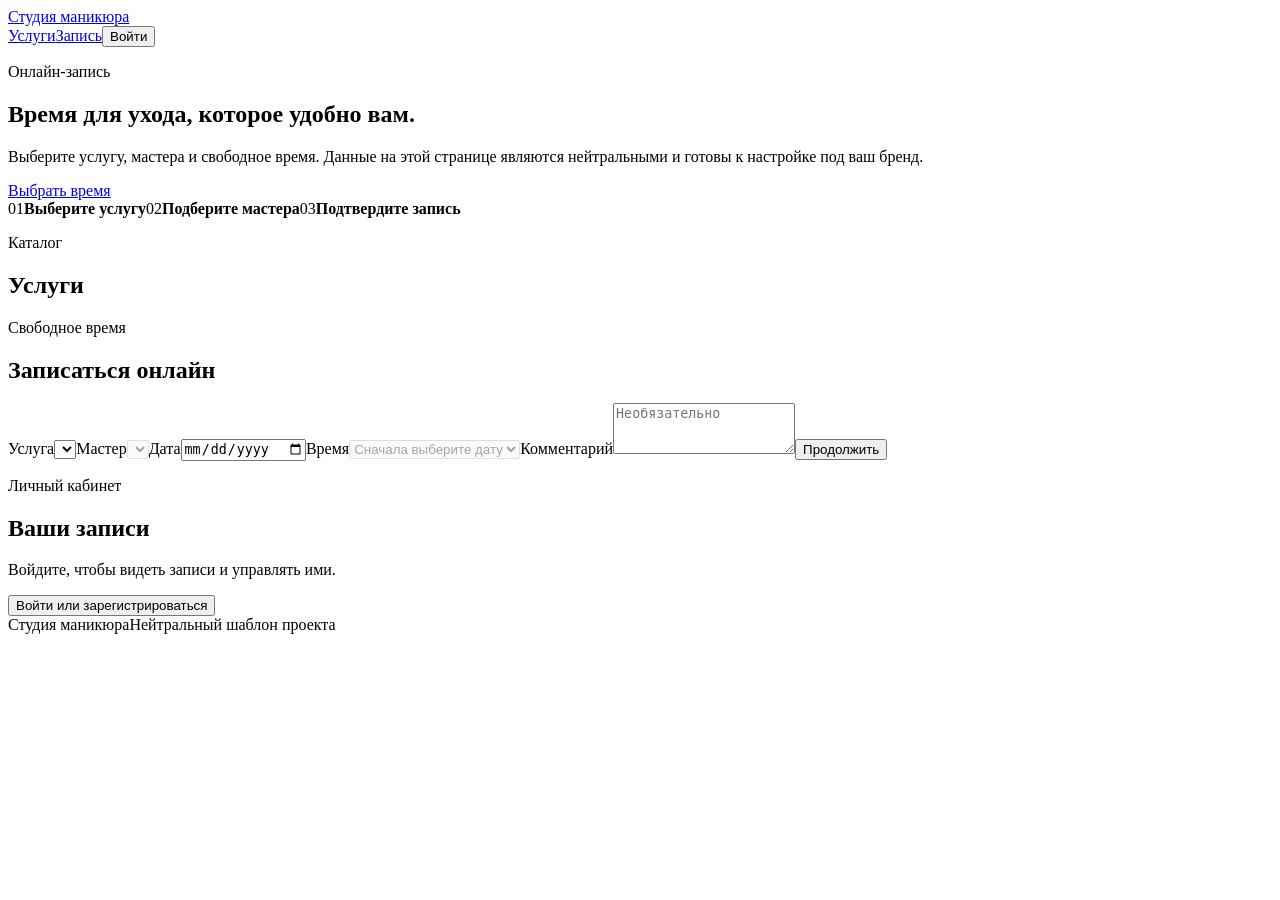
==== docs/index.html @ ab1a27b2 "Publish site from docs directory\n\nCo-Authored-By: Claude Haiku 4.5 <noreply@anthropic.com>" ====
<!doctype html>
<html lang="ru">
<head>
<meta charset="utf-8"><meta name="viewport" content="width=device-width,initial-scale=1"><title>Запись в студию</title><meta name="description" content="Онлайн-запись на услуги студии маникюра."><link rel="stylesheet" href="/assets/app.css">
</head>
<body>
<header class="site-header"><a class="brand" href="/">Студия маникюра</a><nav><a href="#services">Услуги</a><a href="#booking">Запись</a><button class="button button-ghost" data-open-auth>Войти</button></nav></header>
<main>
<section class="hero"><div><p class="eyebrow">Онлайн-запись</p><h1>Время для ухода, которое удобно вам.</h1><p class="lead">Выберите услугу, мастера и свободное время. Данные на этой странице являются нейтральными и готовы к настройке под ваш бренд.</p><a class="button" href="#booking">Выбрать время</a></div><div class="hero-card"><span>01</span><strong>Выберите услугу</strong><span>02</span><strong>Подберите мастера</strong><span>03</span><strong>Подтвердите запись</strong></div></section>
<section id="services" class="section"><div class="section-heading"><p class="eyebrow">Каталог</p><h2>Услуги</h2></div><div id="services-list" class="grid"></div></section>
<section id="booking" class="section booking-section"><div class="section-heading"><p class="eyebrow">Свободное время</p><h2>Записаться онлайн</h2></div><form id="booking-form" class="booking-form"><label>Услуга<select id="service" required></select></label><label>Мастер<select id="master" required disabled></select></label><label>Дата<input id="date" type="date" required></label><label>Время<select id="time" required disabled><option value="">Сначала выберите дату</option></select></label><label class="wide">Комментарий<textarea id="note" rows="3" placeholder="Необязательно"></textarea></label><button class="button wide" type="submit">Продолжить</button><p id="booking-message" class="form-message" role="status"></p></form></section>
<section id="account" class="section account-section"><div class="section-heading"><p class="eyebrow">Личный кабинет</p><h2>Ваши записи</h2></div><div id="account-content"><p class="muted">Войдите, чтобы видеть записи и управлять ими.</p><button class="button button-outline" data-open-auth>Войти или зарегистрироваться</button></div></section>
</main><footer class="footer"><span>Студия маникюра</span><span>Нейтральный шаблон проекта</span></footer>
<dialog id="auth-dialog"><form method="dialog" id="auth-form"><button class="dialog-close" value="cancel" aria-label="Закрыть">×</button><p class="eyebrow">Кабинет</p><h2 id="auth-title">Войти</h2><div id="register-fields" hidden><label>Имя<input id="first-name"></label><label>Фамилия<input id="last-name"></label></div><label>Email<input id="email" type="email" required></label><label>Пароль<input id="password" type="password" minlength="8" required></label><button class="button" type="submit">Продолжить</button><button class="text-button" type="button" id="toggle-auth">Нет аккаунта? Зарегистрироваться</button><p id="auth-message" class="form-message" role="status"></p></form></dialog>
<script src="/assets/app.js" defer></script></body></html>
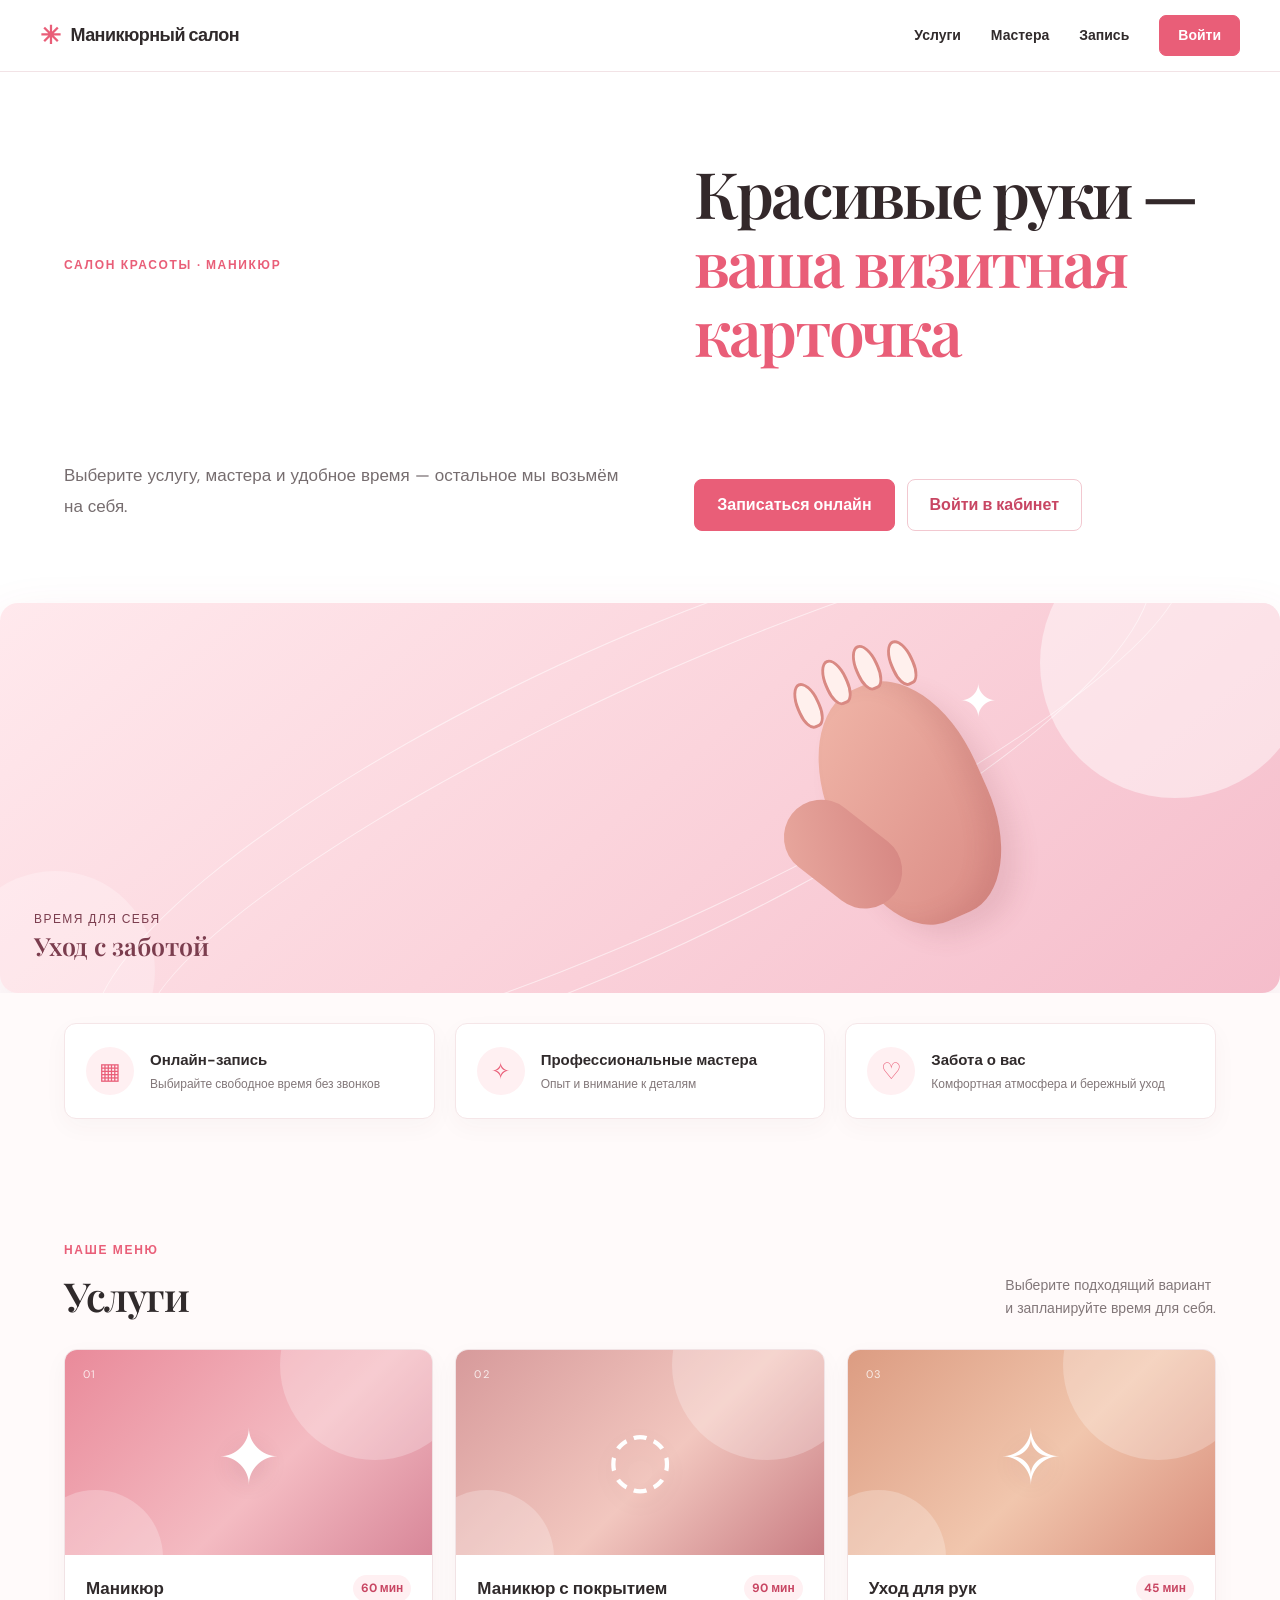
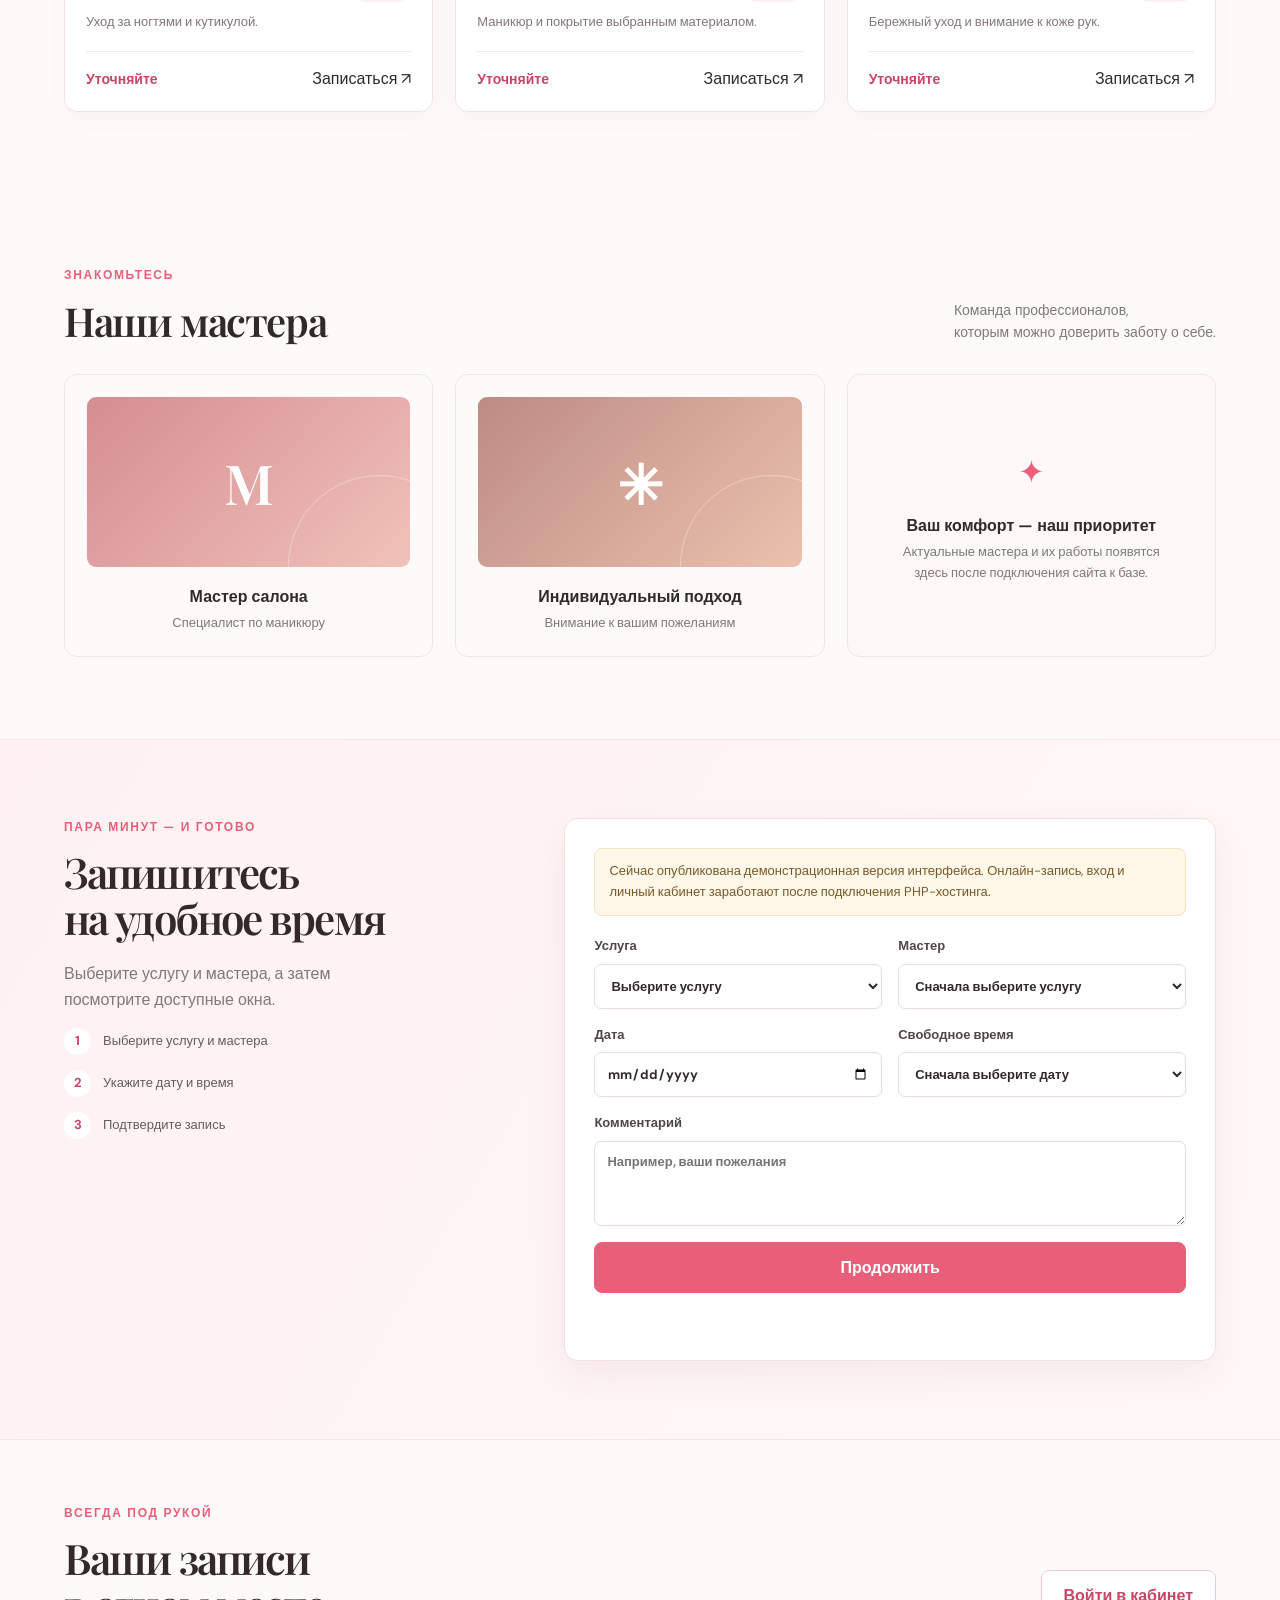
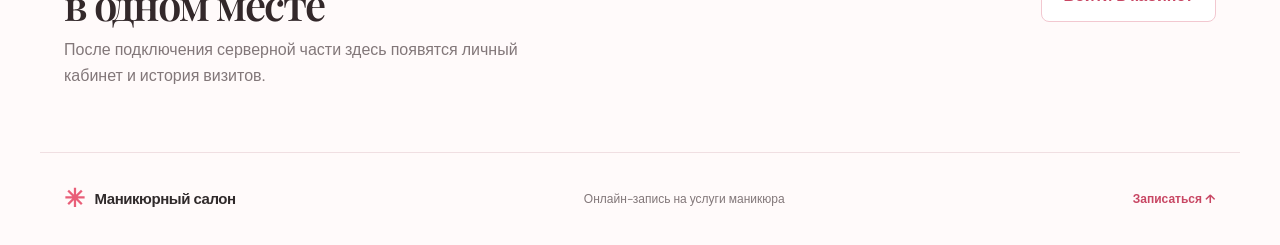
==== commit d02307d3: "Обновить русскую визуальную версию сайта\n\nCo-Authored-By: Claude Haiku 4.5 <noreply@anthropic.com>" ====
--- a/docs/index.html
+++ b/docs/index.html
@@ -1,15 +1,21 @@
 <!doctype html>
 <html lang="ru">
 <head>
-<meta charset="utf-8"><meta name="viewport" content="width=device-width,initial-scale=1"><title>Запись в студию</title><meta name="description" content="Онлайн-запись на услуги студии маникюра."><link rel="stylesheet" href="/assets/app.css">
+<meta charset="utf-8"><meta name="viewport" content="width=device-width,initial-scale=1">
+<title>Маникюрный салон — онлайн-запись</title>
+<meta name="description" content="Выберите услугу, мастера и удобное время для маникюра. Онлайн-запись без звонков.">
+<meta property="og:title" content="Маникюрный салон — онлайн-запись"><meta property="og:description" content="Запишитесь на маникюр в удобное время."><meta property="og:type" content="website">
+<link rel="stylesheet" href="./assets/app.css">
 </head>
 <body>
-<header class="site-header"><a class="brand" href="/">Студия маникюра</a><nav><a href="#services">Услуги</a><a href="#booking">Запись</a><button class="button button-ghost" data-open-auth>Войти</button></nav></header>
+<header class="site-header"><a class="brand" href="./"><span class="brand-mark" aria-hidden="true">✳</span><span>Маникюрный салон</span></a><nav aria-label="Основная навигация"><a href="#services">Услуги</a><a href="#masters">Мастера</a><a href="#booking">Запись</a><button class="button button-ghost" data-open-auth>Войти</button></nav></header>
 <main>
-<section class="hero"><div><p class="eyebrow">Онлайн-запись</p><h1>Время для ухода, которое удобно вам.</h1><p class="lead">Выберите услугу, мастера и свободное время. Данные на этой странице являются нейтральными и готовы к настройке под ваш бренд.</p><a class="button" href="#booking">Выбрать время</a></div><div class="hero-card"><span>01</span><strong>Выберите услугу</strong><span>02</span><strong>Подберите мастера</strong><span>03</span><strong>Подтвердите запись</strong></div></section>
-<section id="services" class="section"><div class="section-heading"><p class="eyebrow">Каталог</p><h2>Услуги</h2></div><div id="services-list" class="grid"></div></section>
-<section id="booking" class="section booking-section"><div class="section-heading"><p class="eyebrow">Свободное время</p><h2>Записаться онлайн</h2></div><form id="booking-form" class="booking-form"><label>Услуга<select id="service" required></select></label><label>Мастер<select id="master" required disabled></select></label><label>Дата<input id="date" type="date" required></label><label>Время<select id="time" required disabled><option value="">Сначала выберите дату</option></select></label><label class="wide">Комментарий<textarea id="note" rows="3" placeholder="Необязательно"></textarea></label><button class="button wide" type="submit">Продолжить</button><p id="booking-message" class="form-message" role="status"></p></form></section>
-<section id="account" class="section account-section"><div class="section-heading"><p class="eyebrow">Личный кабинет</p><h2>Ваши записи</h2></div><div id="account-content"><p class="muted">Войдите, чтобы видеть записи и управлять ими.</p><button class="button button-outline" data-open-auth>Войти или зарегистрироваться</button></div></section>
-</main><footer class="footer"><span>Студия маникюра</span><span>Нейтральный шаблон проекта</span></footer>
-<dialog id="auth-dialog"><form method="dialog" id="auth-form"><button class="dialog-close" value="cancel" aria-label="Закрыть">×</button><p class="eyebrow">Кабинет</p><h2 id="auth-title">Войти</h2><div id="register-fields" hidden><label>Имя<input id="first-name"></label><label>Фамилия<input id="last-name"></label></div><label>Email<input id="email" type="email" required></label><label>Пароль<input id="password" type="password" minlength="8" required></label><button class="button" type="submit">Продолжить</button><button class="text-button" type="button" id="toggle-auth">Нет аккаунта? Зарегистрироваться</button><p id="auth-message" class="form-message" role="status"></p></form></dialog>
-<script src="/assets/app.js" defer></script></body></html>+<section class="hero"><div class="hero-inner"><p class="eyebrow">Салон красоты · Маникюр</p><h1>Красивые руки — <span>ваша визитная карточка</span></h1><p class="lead">Выберите услугу, мастера и удобное время — остальное мы возьмём на себя.</p><div class="hero-actions"><a class="button" href="#booking">Записаться онлайн</a><button class="button button-outline" data-open-auth>Войти в кабинет</button></div></div><div class="hero-visual" role="img" aria-label="Иллюстрация ухода за руками"><div class="visual-orbit orbit-one"></div><div class="visual-orbit orbit-two"></div><div class="visual-sparkle">✦</div><div class="visual-caption"><span>Время для себя</span><strong>Уход с заботой</strong></div><div class="hand-shape"><span class="nail nail-one"></span><span class="nail nail-two"></span><span class="nail nail-three"></span><span class="nail nail-four"></span></div></div></section>
+<section class="features section-wrap" aria-label="Преимущества"><article class="feature-card"><span class="feature-icon" aria-hidden="true">▦</span><div><h2>Онлайн-запись</h2><p>Выбирайте свободное время без звонков</p></div></article><article class="feature-card"><span class="feature-icon" aria-hidden="true">✧</span><div><h2>Профессиональные мастера</h2><p>Опыт и внимание к деталям</p></div></article><article class="feature-card"><span class="feature-icon" aria-hidden="true">♡</span><div><h2>Забота о вас</h2><p>Комфортная атмосфера и бережный уход</p></div></article></section>
+<section id="services" class="section-wrap content-section"><div class="section-heading"><div><p class="eyebrow">Наше меню</p><h2>Услуги</h2></div><p>Выберите подходящий вариант<br>и запланируйте время для себя.</p></div><div id="services-list" class="service-grid"><article class="service-card service-placeholder"><div class="service-art art-manicure"><span>01</span><i aria-hidden="true">✦</i></div><div class="service-copy"><div class="service-title"><h3>Маникюр</h3><span>60 мин</span></div><p>Уход за ногтями и кутикулой.</p><a href="#booking" class="service-link">Выбрать услугу <span aria-hidden="true">↗</span></a></div></article><article class="service-card service-placeholder"><div class="service-art art-polish"><span>02</span><i aria-hidden="true">◌</i></div><div class="service-copy"><div class="service-title"><h3>Маникюр с покрытием</h3><span>90 мин</span></div><p>Маникюр и покрытие выбранным материалом.</p><a href="#booking" class="service-link">Выбрать услугу <span aria-hidden="true">↗</span></a></div></article><article class="service-card service-placeholder"><div class="service-art art-care"><span>03</span><i aria-hidden="true">✧</i></div><div class="service-copy"><div class="service-title"><h3>Уход для рук</h3><span>45 мин</span></div><p>Мягкий уход и внимание к коже рук.</p><a href="#booking" class="service-link">Выбрать услугу <span aria-hidden="true">↗</span></a></div></article></div></section>
+<section id="masters" class="masters-section"><div class="section-wrap content-section"><div class="section-heading"><div><p class="eyebrow">Знакомьтесь</p><h2>Наши мастера</h2></div><p>Команда профессионалов,<br>которым можно доверить заботу о себе.</p></div><div id="masters-list" class="master-grid"><article class="master-card"><div class="master-portrait portrait-one"><span>М</span></div><h3>Мастер салона</h3><p>Специалист по маникюру</p></article><article class="master-card"><div class="master-portrait portrait-two"><span>✳</span></div><h3>Индивидуальный подход</h3><p>Внимание к вашим пожеланиям</p></article><article class="master-card master-note"><span class="note-mark">✦</span><h3>Ваш комфорт — наш приоритет</h3><p>Актуальные мастера и их работы появятся здесь после подключения сайта к базе.</p></article></div></div></section>
+<section class="booking-section" id="booking"><div class="section-wrap booking-layout"><div class="booking-intro"><p class="eyebrow">Пара минут — и готово</p><h2>Запишитесь<br>на удобное время</h2><p>Выберите услугу и мастера, а затем посмотрите доступные окна.</p><div class="booking-step"><span>1</span> Выберите услугу и мастера</div><div class="booking-step"><span>2</span> Укажите дату и время</div><div class="booking-step"><span>3</span> Подтвердите запись</div></div><div class="booking-panel"><div id="api-notice" class="api-notice" role="status">Онлайн-запись появится после подключения серверной части. Пока можно посмотреть услуги и познакомиться с форматом салона.</div><form id="booking-form" class="booking-form"><label>Услуга<select id="service" required><option value="">Выберите услугу</option></select></label><label>Мастер<select id="master" required disabled><option value="">Сначала выберите услугу</option></select></label><label>Дата<input id="date" type="date" required disabled></label><label>Свободное время<select id="time" required disabled><option value="">Сначала выберите дату</option></select></label><label class="wide">Комментарий<textarea id="note" rows="3" placeholder="Например, ваши пожелания"></textarea></label><button class="button wide" type="submit">Продолжить</button><p id="booking-message" class="form-message" role="status"></p></form></div></div></section>
+<section id="account" class="account-section section-wrap"><div class="account-copy"><p class="eyebrow">Всегда под рукой</p><h2>Ваши записи<br>в одном месте</h2><p>После подключения серверной части здесь появятся личный кабинет и история визитов.</p></div><button class="button button-outline" data-open-auth>Войти в кабинет</button></section>
+</main><footer class="footer"><a class="brand" href="./"><span class="brand-mark" aria-hidden="true">✳</span><span>Маникюрный салон</span></a><span>Онлайн-запись на услуги маникюра</span><a href="#booking">Записаться <span aria-hidden="true">↑</span></a></footer>
+<dialog id="auth-dialog"><form method="dialog" id="auth-form"><button class="dialog-close" value="cancel" aria-label="Закрыть окно">×</button><p class="eyebrow">Личный кабинет</p><h2 id="auth-title">Войти</h2><p class="muted">Авторизация будет подключена вместе с серверной частью.</p><div id="register-fields" hidden><label>Имя<input id="first-name" autocomplete="given-name"></label><label>Фамилия<input id="last-name" autocomplete="family-name"></label></div><label>Email<input id="email" type="email" autocomplete="email" required></label><label>Пароль<input id="password" type="password" minlength="8" autocomplete="current-password" required></label><button class="button" type="submit">Продолжить</button><button class="text-button" type="button" id="toggle-auth">Нет аккаунта? Зарегистрироваться</button><p id="auth-message" class="form-message" role="status"></p></form></dialog>
+<script src="./assets/app.js" defer></script></body></html>
--- a/docs/assets/app.css
+++ b/docs/assets/app.css
@@ -0,0 +1,6 @@
+@import url('https://fonts.googleapis.com/css2?family=DM+Sans:wght@400;500;600;700&family=Playfair+Display:wght@500;600;700&display=swap');
+:root{--ink:#302a2b;--muted:#827779;--rose:#e95e78;--rose-dark:#c84663;--rose-soft:#fff0f2;--rose-pale:#fff8f8;--line:#f0dfe2;--white:#fff;--shadow:0 18px 48px rgba(98,45,59,.09);--serif:'Playfair Display',Georgia,serif;--sans:'DM Sans',Arial,sans-serif}*{box-sizing:border-box}html{scroll-behavior:smooth;scroll-padding-top:90px}body{margin:0;background:#fffafa;color:var(--ink);font:16px/1.6 var(--sans)}a{color:inherit;text-decoration:none}button,input,select,textarea{font:inherit}button,a,select,input,textarea{ -webkit-tap-highlight-color:transparent}.site-header{height:72px;position:sticky;top:0;z-index:30;display:flex;align-items:center;justify-content:space-between;padding:0 max(24px,calc((100vw - 1200px)/2));background:rgba(255,255,255,.94);backdrop-filter:blur(14px);border-bottom:1px solid rgba(240,223,226,.85)}.brand{display:inline-flex;align-items:center;gap:10px;font-weight:700;font-size:18px;letter-spacing:-.03em}.brand-mark{color:var(--rose);font-size:25px}.site-header nav{display:flex;align-items:center;gap:30px;font-size:14px;font-weight:600}.site-header nav>a{transition:color .2s}.site-header nav>a:hover,.service-link:hover{color:var(--rose-dark)}.button{min-height:48px;padding:12px 22px;display:inline-flex;align-items:center;justify-content:center;border:1px solid var(--rose);border-radius:8px;background:var(--rose);color:#fff;font-weight:700;cursor:pointer;transition:background .2s,border-color .2s,transform .2s}.button:hover{background:var(--rose-dark);border-color:var(--rose-dark);transform:translateY(-1px)}.button-ghost{min-height:40px;padding:8px 18px;border-radius:7px}.button-outline{background:#fff;color:var(--rose-dark);border-color:#f2c8d0}.button-outline:hover{background:var(--rose-soft);color:var(--rose-dark);border-color:#e8aab8}.button:focus-visible,a:focus-visible,input:focus-visible,select:focus-visible,textarea:focus-visible,.text-button:focus-visible{outline:3px solid #f1a4b2;outline-offset:3px}.hero{background:#fff;overflow:hidden}.hero-inner{max-width:1200px;margin:auto;padding:86px 24px 72px;display:grid;grid-template-columns:1.04fr .96fr;gap:65px;align-items:center;position:relative}.hero-inner>div:first-child{padding:0 0 18px}.eyebrow{margin:0 0 13px;color:var(--rose);font-size:12px;font-weight:700;letter-spacing:.14em;text-transform:uppercase}.hero h1,.booking-intro h2,.account-copy h2{font:600 clamp(42px,5vw,64px)/1.08 var(--serif);letter-spacing:-.045em;margin:0 0 20px;color:#33282a}.hero h1 span{color:var(--rose)}.lead{max-width:570px;margin:0;color:#766d6f;font-size:17px;line-height:1.8}.hero-actions{display:flex;gap:12px;flex-wrap:wrap;margin-top:29px}.hero-visual{height:390px;position:relative;overflow:hidden;border-radius:18px;background:linear-gradient(140deg,#ffe9ed,#fbd4dc 50%,#f5bdcb);box-shadow:0 24px 55px rgba(191,75,103,.14)}.hero-visual:before{content:'';position:absolute;width:270px;height:270px;border-radius:50%;background:rgba(255,255,255,.46);top:-75px;right:-30px}.hero-visual:after{content:'';position:absolute;width:200px;height:200px;border-radius:50%;background:rgba(255,255,255,.25);bottom:-78px;left:-45px}.visual-orbit{position:absolute;border:1px solid rgba(255,255,255,.56);border-radius:50%;transform:rotate(-25deg)}.orbit-one{inset:48px 78px 36px 42px}.orbit-two{inset:80px 45px 75px 92px}.visual-sparkle{position:absolute;right:22%;top:16%;font-size:46px;color:#fff;z-index:2}.visual-caption{position:absolute;left:34px;bottom:31px;z-index:5;display:grid;color:#7b3d4e}.visual-caption span{font-size:12px;letter-spacing:.12em;text-transform:uppercase}.visual-caption strong{font:600 25px var(--serif)}.hand-shape{position:absolute;z-index:3;width:155px;height:250px;right:23%;top:19%;background:linear-gradient(145deg,#f1b7a9,#d98983);border-radius:46% 46% 42% 42%;transform:rotate(-24deg);box-shadow:inset -15px -8px 22px rgba(142,61,68,.12),10px 17px 25px rgba(130,58,69,.12)}.hand-shape:before{content:'';position:absolute;width:75px;height:130px;left:-41px;top:81px;background:linear-gradient(130deg,#e9a99f,#d58581);border-radius:45px;transform:rotate(-28deg)}.nail{position:absolute;width:24px;height:48px;background:#fff0ed;border:3px solid #d98983;border-radius:50% 50% 42% 42%;top:-28px}.nail-one{left:13px}.nail-two{left:48px;top:-38px}.nail-three{left:82px;top:-39px}.nail-four{left:116px;top:-29px}.section-wrap{max-width:1200px;margin:auto;padding-left:24px;padding-right:24px}.features{display:grid;grid-template-columns:repeat(3,1fr);gap:20px;padding-top:30px;padding-bottom:50px}.feature-card{display:flex;align-items:center;gap:16px;padding:23px 21px;background:#fff;border:1px solid #f5e6e8;border-radius:12px;box-shadow:0 8px 25px rgba(93,50,58,.035)}.feature-icon{width:48px;height:48px;flex:0 0 48px;border-radius:50%;display:grid;place-items:center;background:var(--rose-soft);color:var(--rose);font-size:23px}.feature-card h2{font-size:15px;margin:0 0 3px;font-weight:700}.feature-card p{margin:0;color:var(--muted);font-size:12px}.content-section{padding-top:72px;padding-bottom:82px}.section-heading{display:flex;align-items:end;justify-content:space-between;gap:25px;margin-bottom:30px}.section-heading h2{font:600 40px/1.15 var(--serif);letter-spacing:-.035em;margin:0}.section-heading>p{margin:0;color:var(--muted);font-size:14px}.service-grid,.master-grid{display:grid;grid-template-columns:repeat(3,minmax(0,1fr));gap:22px}.service-card{overflow:hidden;background:#fff;border:1px solid #f1e3e5;border-radius:13px;box-shadow:0 8px 24px rgba(86,49,56,.04);transition:transform .22s,box-shadow .22s}.service-card:hover{transform:translateY(-4px);box-shadow:var(--shadow)}.service-art{height:205px;position:relative;display:grid;place-items:center;overflow:hidden;color:#fff}.service-art:before,.service-art:after{content:'';position:absolute;border-radius:50%;background:rgba(255,255,255,.24)}.service-art:before{width:190px;height:190px;right:-38px;top:-80px}.service-art:after{width:135px;height:135px;left:-37px;bottom:-70px}.service-art>span{position:absolute;top:16px;left:18px;font-size:11px;letter-spacing:.12em;color:rgba(255,255,255,.8)}.service-art>i{font:normal 76px var(--serif);text-shadow:0 8px 25px rgba(95,39,56,.12)}.art-manicure{background:linear-gradient(135deg,#e98a9a,#f4bbc2 58%,#d88799)}.art-polish{background:linear-gradient(135deg,#d79a9b,#f2c7bf 56%,#c97d83)}.art-care{background:linear-gradient(135deg,#dc9c82,#f1c6ad 55%,#d98e7c)}.service-copy{padding:20px 21px 19px}.service-title{display:flex;justify-content:space-between;align-items:start;gap:12px}.service-title h3{font-size:17px;margin:0;font-weight:700}.service-title>span{white-space:nowrap;color:var(--rose-dark);font-size:12px;font-weight:700;background:var(--rose-soft);padding:4px 8px;border-radius:999px}.service-copy>p{font-size:13px;color:var(--muted);margin:10px 0 18px}.service-bottom{display:flex;align-items:center;justify-content:space-between;gap:12px;border-top:1px solid #f4e8e9;padding-top:14px}.service-price{font-size:14px;color:var(--rose-dark)}.master-bio{margin-top:9px!important;font-size:12px!important}.portrait-three{background:linear-gradient(135deg,#c58790,#efbbb8)}{background:#fff;border-top:1px solid #f8edef;border-bottom:1px solid #f8edef}.master-card{padding:22px;text-align:center;background:#fffafa;border:1px solid #f3e5e7;border-radius:13px}.master-portrait{height:170px;margin:0 auto 17px;border-radius:9px;display:grid;place-items:center;font:600 55px var(--serif);color:#fff;position:relative;overflow:hidden}.portrait-one{background:linear-gradient(135deg,#d58d91,#f0c2ba)}.portrait-two{background:linear-gradient(135deg,#bd8b82,#ebc1ae)}.master-portrait:after{content:'';position:absolute;width:180px;height:180px;border:1px solid rgba(255,255,255,.35);border-radius:50%;right:-60px;bottom:-90px}.master-card h3{margin:0 0 4px;font-size:16px}.master-card>p{margin:0;color:var(--muted);font-size:13px}.master-note{display:flex;flex-direction:column;justify-content:center;align-items:center;background:var(--rose-pale);padding:30px}.note-mark{color:var(--rose);font-size:32px;margin-bottom:14px}.master-note p{max-width:270px}.booking-section{background:linear-gradient(120deg,#fff1f3,#fff8f7);border-top:1px solid #f6e5e8;border-bottom:1px solid #f6e5e8}.booking-layout{display:grid;grid-template-columns:.8fr 1.2fr;gap:66px;padding-top:78px;padding-bottom:78px}.booking-intro h2,.account-copy h2{font-size:42px}.booking-intro>p:not(.eyebrow){color:var(--muted);max-width:340px}.booking-step{display:flex;gap:12px;align-items:center;margin-top:15px;color:#665b5d;font-size:13px}.booking-step span{width:27px;height:27px;border-radius:50%;display:grid;place-items:center;background:#fff;color:var(--rose-dark);font-weight:700}.booking-panel{padding:29px;background:#fff;border:1px solid #f2e1e4;border-radius:14px;box-shadow:0 15px 40px rgba(121,56,70,.07)}.api-notice{padding:12px 14px;margin-bottom:20px;border-radius:8px;background:#fff7e8;color:#785a2a;font-size:13px;border:1px solid #f3e4c3}.booking-form{display:grid;grid-template-columns:repeat(2,minmax(0,1fr));gap:16px}.booking-form label,#auth-form label{display:grid;gap:7px;font-size:13px;font-weight:700;color:#504648}.booking-form input,.booking-form select,.booking-form textarea,#auth-form input{width:100%;min-height:45px;border:1px solid #e8dcde;border-radius:7px;background:#fff;padding:10px 12px;color:var(--ink);font:inherit}.booking-form textarea{resize:vertical}.booking-form input:disabled,.booking-form select:disabled{background:#faf7f7;color:#aaa}.wide{grid-column:1/-1}.form-message{min-height:22px;margin:0;color:var(--rose-dark);font-size:13px}.account-section{padding-top:64px;padding-bottom:64px;display:flex;align-items:center;justify-content:space-between;gap:25px}.account-copy h2{margin-bottom:10px}.account-copy>p:last-child{max-width:480px;color:var(--muted);margin:0}.footer{max-width:1200px;margin:auto;padding:26px 24px;display:flex;align-items:center;justify-content:space-between;gap:18px;border-top:1px solid var(--line);color:var(--muted);font-size:12px}.footer .brand{color:var(--ink);font-size:15px}.footer>a:last-child{color:var(--rose-dark);font-weight:700}dialog{width:min(430px,calc(100% - 32px));padding:0;border:1px solid var(--line);border-radius:14px;box-shadow:var(--shadow)}dialog::backdrop{background:rgba(42,29,33,.46);backdrop-filter:blur(3px)}#auth-form{position:relative;display:grid;gap:14px;padding:32px}#auth-form h2{font:600 30px var(--serif);margin:0}.dialog-close{position:absolute;top:10px;right:13px;border:0;background:none;color:var(--muted);font-size:28px;cursor:pointer}.text-button{border:0;background:none;color:var(--rose-dark);font-size:13px;font-weight:600;cursor:pointer;padding:4px}.muted{color:var(--muted)}.booking-item{display:flex;justify-content:space-between;gap:20px;align-items:center}.status{font-size:12px;color:var(--rose-dark);font-weight:700}.card{padding:20px;background:#fff;border:1px solid var(--line);border-radius:12px}.api-offline{opacity:.78}
+@media(max-width:900px){.hero-inner{gap:35px}.hero-visual{height:340px}.features{grid-template-columns:1fr;gap:12px}.feature-card{padding:17px}.service-grid,.master-grid{grid-template-columns:repeat(2,minmax(0,1fr))}.booking-layout{gap:32px}.site-header nav{gap:18px}}
+@media(max-width:620px){.site-header{height:64px;padding:0 17px}.brand{font-size:15px}.brand-mark{font-size:22px}.site-header nav{gap:10px}.site-header nav>a{display:none}.button-ghost{min-height:38px;padding:7px 14px}.hero-inner{grid-template-columns:1fr;padding:57px 20px 37px;gap:31px}.hero h1{font-size:43px}.lead{font-size:15px}.hero-visual{height:280px}.hand-shape{transform:scale(.82) rotate(-24deg);transform-origin:center}.section-wrap{padding-left:19px;padding-right:19px}.features{padding-top:17px;padding-bottom:30px}.content-section{padding-top:55px;padding-bottom:58px}.section-heading{display:block;margin-bottom:23px}.section-heading h2{font-size:34px}.section-heading>p{margin-top:8px}.service-grid,.master-grid{grid-template-columns:1fr;gap:15px}.service-art{height:185px}.master-portrait{height:190px}.booking-layout{grid-template-columns:1fr;gap:23px;padding-top:55px;padding-bottom:55px}.booking-intro h2,.account-copy h2{font-size:36px}.booking-panel{padding:19px}.booking-form{grid-template-columns:1fr;gap:13px}.wide{grid-column:auto}.account-section{align-items:flex-start;flex-direction:column;padding-top:48px;padding-bottom:48px}.footer{align-items:flex-start;flex-direction:column;padding:22px 20px}.booking-item{align-items:flex-start;flex-direction:column}}
+@media(prefers-reduced-motion:reduce){*,*:before,*:after{scroll-behavior:auto!important;transition:none!important}}
+/* Палитра и композиция повторяют исходную русскую страницу салона; декор нарисован CSS, внешние фото не обязательны. */
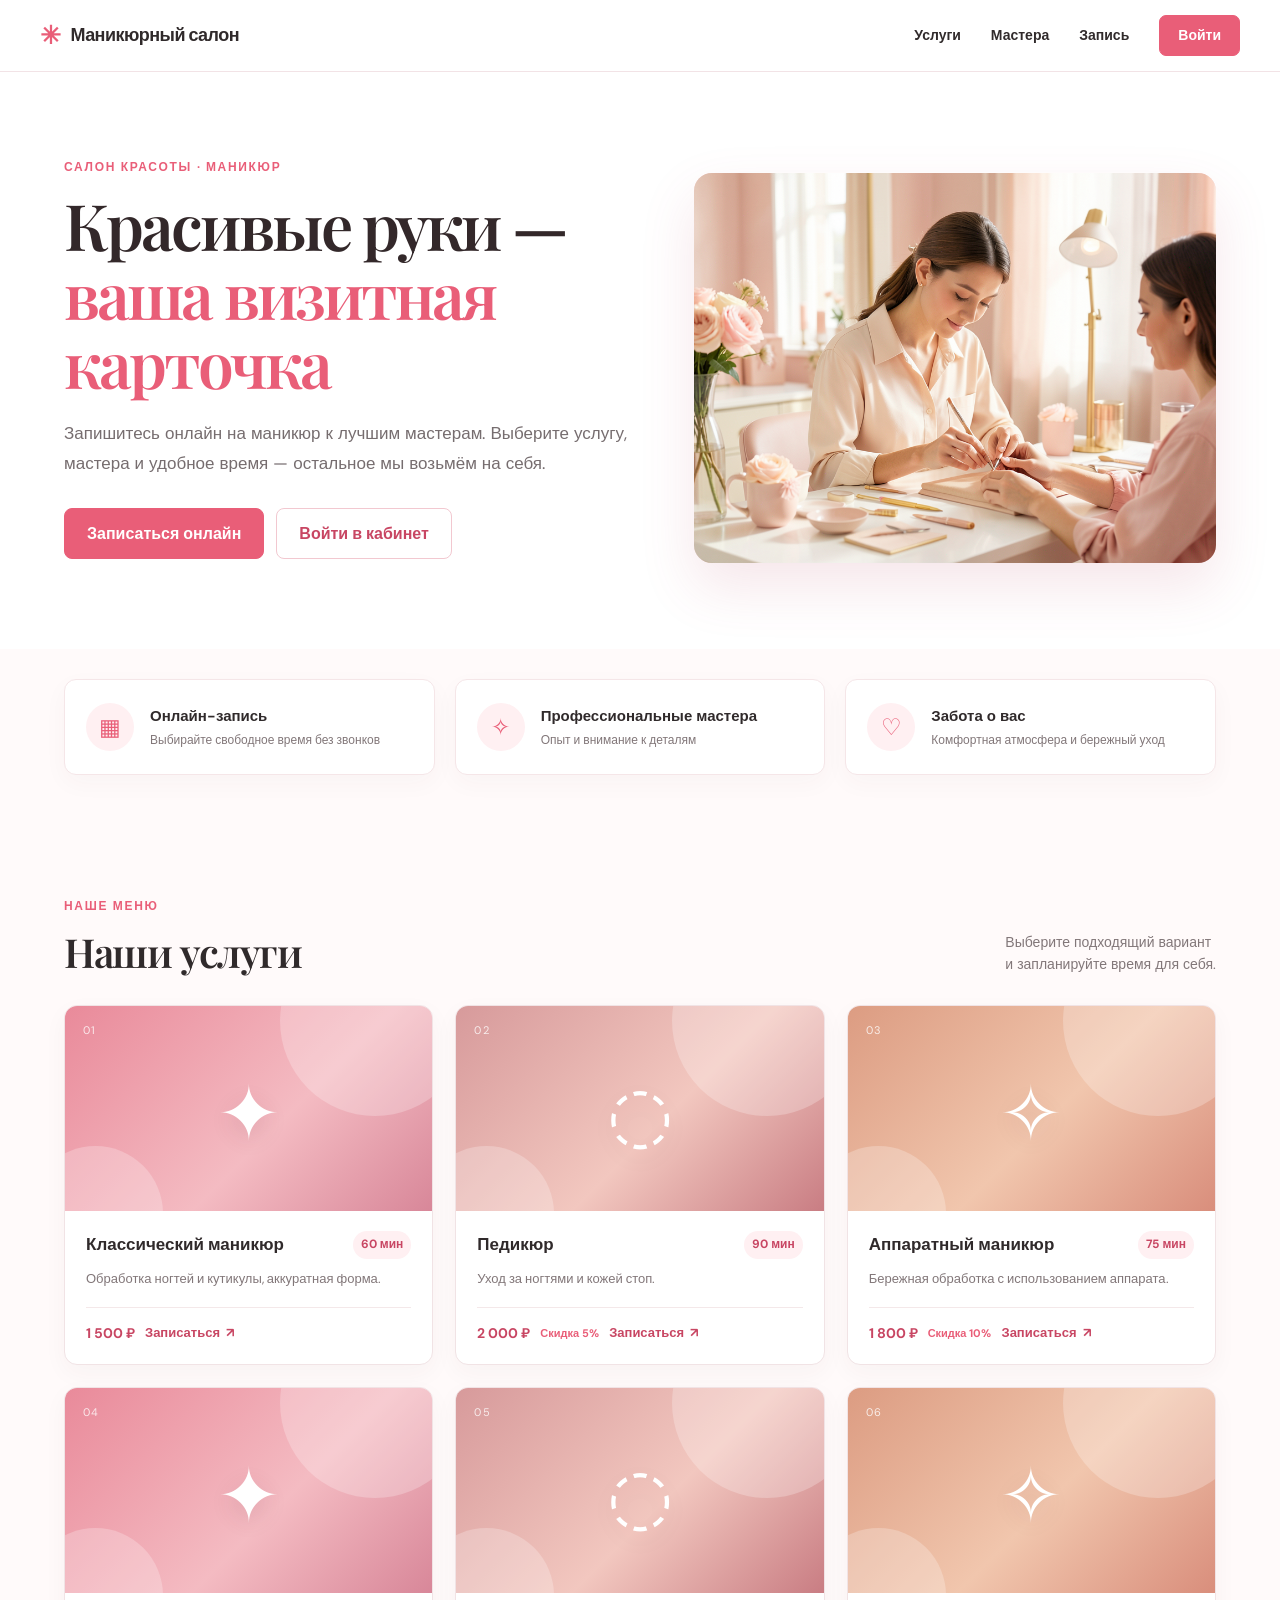
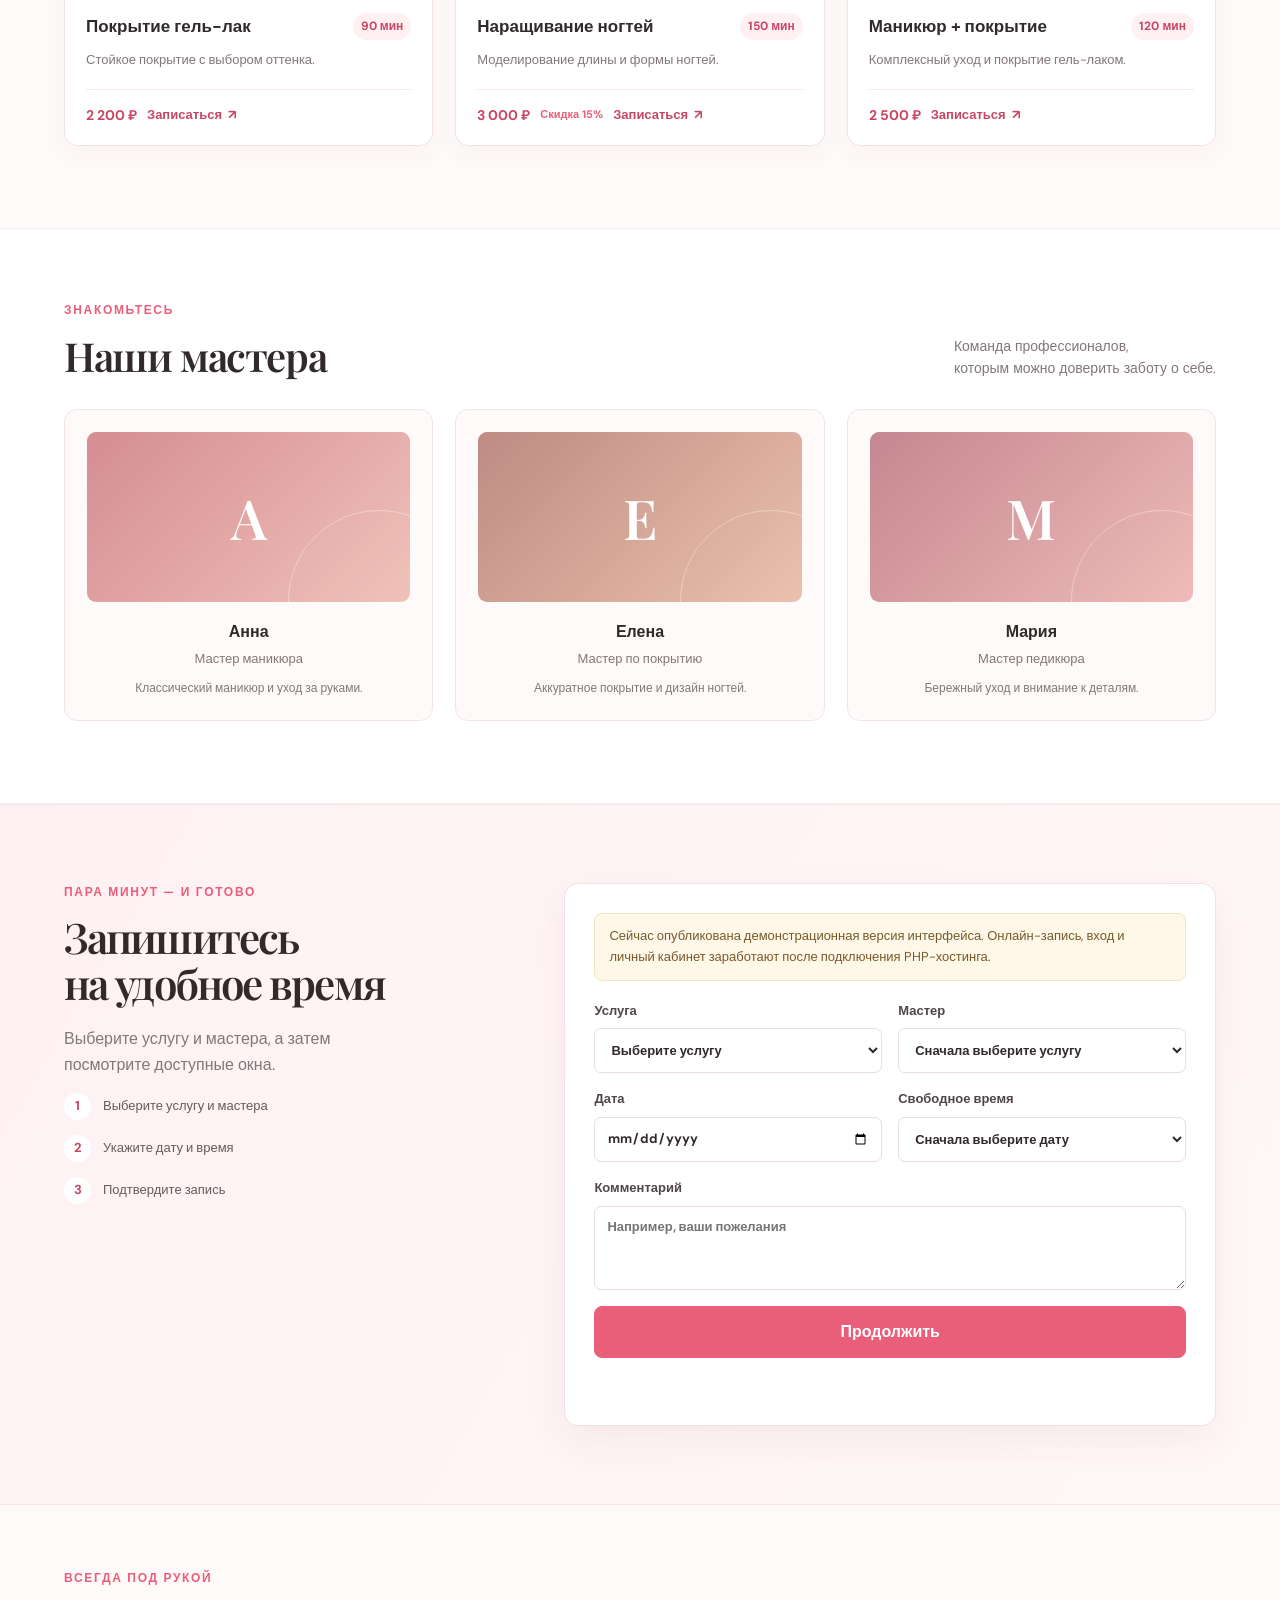
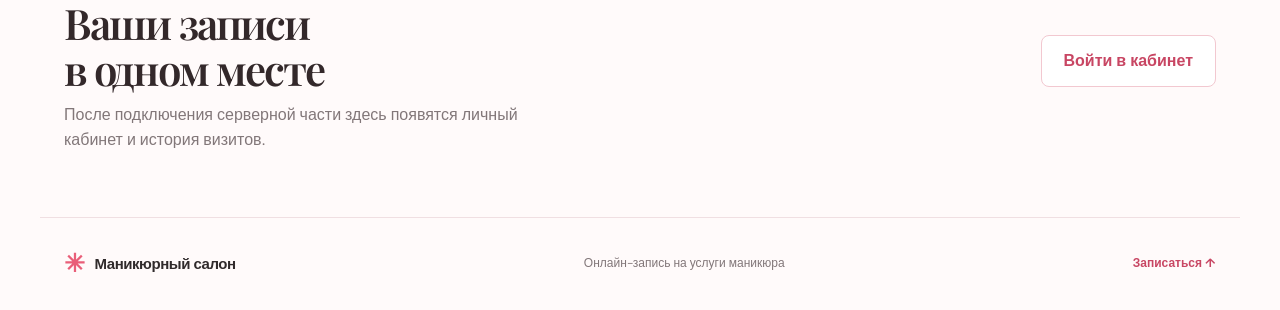
==== commit 66f69833: "Повторить исходный дизайн страницы салона Добавить локальное hero-фото, шесть демонстрационных услуг" ====
--- a/docs/index.html
+++ b/docs/index.html
@@ -10,10 +10,10 @@
 <body>
 <header class="site-header"><a class="brand" href="./"><span class="brand-mark" aria-hidden="true">✳</span><span>Маникюрный салон</span></a><nav aria-label="Основная навигация"><a href="#services">Услуги</a><a href="#masters">Мастера</a><a href="#booking">Запись</a><button class="button button-ghost" data-open-auth>Войти</button></nav></header>
 <main>
-<section class="hero"><div class="hero-inner"><p class="eyebrow">Салон красоты · Маникюр</p><h1>Красивые руки — <span>ваша визитная карточка</span></h1><p class="lead">Выберите услугу, мастера и удобное время — остальное мы возьмём на себя.</p><div class="hero-actions"><a class="button" href="#booking">Записаться онлайн</a><button class="button button-outline" data-open-auth>Войти в кабинет</button></div></div><div class="hero-visual" role="img" aria-label="Иллюстрация ухода за руками"><div class="visual-orbit orbit-one"></div><div class="visual-orbit orbit-two"></div><div class="visual-sparkle">✦</div><div class="visual-caption"><span>Время для себя</span><strong>Уход с заботой</strong></div><div class="hand-shape"><span class="nail nail-one"></span><span class="nail nail-two"></span><span class="nail nail-three"></span><span class="nail nail-four"></span></div></div></section>
+<section class="hero"><div class="hero-inner"><div><p class="eyebrow">Салон красоты · Маникюр</p><h1>Красивые руки — <span>ваша визитная карточка</span></h1><p class="lead">Запишитесь онлайн на маникюр к лучшим мастерам. Выберите услугу, мастера и удобное время — остальное мы возьмём на себя.</p><div class="hero-actions"><a class="button" href="#booking">Записаться онлайн</a><button class="button button-outline" data-open-auth>Войти в кабинет</button></div></div><div class="hero-visual"><img src="./assets/hero-manicure.png" alt="Маникюрный салон"></div></div></section>
 <section class="features section-wrap" aria-label="Преимущества"><article class="feature-card"><span class="feature-icon" aria-hidden="true">▦</span><div><h2>Онлайн-запись</h2><p>Выбирайте свободное время без звонков</p></div></article><article class="feature-card"><span class="feature-icon" aria-hidden="true">✧</span><div><h2>Профессиональные мастера</h2><p>Опыт и внимание к деталям</p></div></article><article class="feature-card"><span class="feature-icon" aria-hidden="true">♡</span><div><h2>Забота о вас</h2><p>Комфортная атмосфера и бережный уход</p></div></article></section>
-<section id="services" class="section-wrap content-section"><div class="section-heading"><div><p class="eyebrow">Наше меню</p><h2>Услуги</h2></div><p>Выберите подходящий вариант<br>и запланируйте время для себя.</p></div><div id="services-list" class="service-grid"><article class="service-card service-placeholder"><div class="service-art art-manicure"><span>01</span><i aria-hidden="true">✦</i></div><div class="service-copy"><div class="service-title"><h3>Маникюр</h3><span>60 мин</span></div><p>Уход за ногтями и кутикулой.</p><a href="#booking" class="service-link">Выбрать услугу <span aria-hidden="true">↗</span></a></div></article><article class="service-card service-placeholder"><div class="service-art art-polish"><span>02</span><i aria-hidden="true">◌</i></div><div class="service-copy"><div class="service-title"><h3>Маникюр с покрытием</h3><span>90 мин</span></div><p>Маникюр и покрытие выбранным материалом.</p><a href="#booking" class="service-link">Выбрать услугу <span aria-hidden="true">↗</span></a></div></article><article class="service-card service-placeholder"><div class="service-art art-care"><span>03</span><i aria-hidden="true">✧</i></div><div class="service-copy"><div class="service-title"><h3>Уход для рук</h3><span>45 мин</span></div><p>Мягкий уход и внимание к коже рук.</p><a href="#booking" class="service-link">Выбрать услугу <span aria-hidden="true">↗</span></a></div></article></div></section>
-<section id="masters" class="masters-section"><div class="section-wrap content-section"><div class="section-heading"><div><p class="eyebrow">Знакомьтесь</p><h2>Наши мастера</h2></div><p>Команда профессионалов,<br>которым можно доверить заботу о себе.</p></div><div id="masters-list" class="master-grid"><article class="master-card"><div class="master-portrait portrait-one"><span>М</span></div><h3>Мастер салона</h3><p>Специалист по маникюру</p></article><article class="master-card"><div class="master-portrait portrait-two"><span>✳</span></div><h3>Индивидуальный подход</h3><p>Внимание к вашим пожеланиям</p></article><article class="master-card master-note"><span class="note-mark">✦</span><h3>Ваш комфорт — наш приоритет</h3><p>Актуальные мастера и их работы появятся здесь после подключения сайта к базе.</p></article></div></div></section>
+<section id="services" class="section-wrap content-section"><div class="section-heading"><div><p class="eyebrow">Наше меню</p><h2>Наши услуги</h2></div><p>Выберите подходящий вариант<br>и запланируйте время для себя.</p></div><div id="services-list" class="service-grid"><article class="service-card service-placeholder"><div class="service-art art-manicure"><span>01</span><i aria-hidden="true">✦</i></div><div class="service-copy"><div class="service-title"><h3>Классический маникюр</h3><span>60 мин</span></div><p>Обработка ногтей и кутикулы, аккуратная форма.</p><div class="service-bottom"><strong class="service-price">1 500 ₽</strong><a href="#booking" class="service-link">Записаться <span aria-hidden="true">↗</span></a></div></div></article><article class="service-card service-placeholder"><div class="service-art art-polish"><span>02</span><i aria-hidden="true">◌</i></div><div class="service-copy"><div class="service-title"><h3>Педикюр</h3><span>90 мин</span></div><p>Уход за ногтями и кожей стоп.</p><div class="service-bottom"><strong class="service-price">2 000 ₽</strong><span class="service-discount">Скидка 5%</span><a href="#booking" class="service-link">Записаться <span aria-hidden="true">↗</span></a></div></div></article><article class="service-card service-placeholder"><div class="service-art art-care"><span>03</span><i aria-hidden="true">✧</i></div><div class="service-copy"><div class="service-title"><h3>Аппаратный маникюр</h3><span>75 мин</span></div><p>Бережная обработка с использованием аппарата.</p><div class="service-bottom"><strong class="service-price">1 800 ₽</strong><span class="service-discount">Скидка 10%</span><a href="#booking" class="service-link">Записаться <span aria-hidden="true">↗</span></a></div></div></article><article class="service-card service-placeholder"><div class="service-art art-manicure"><span>04</span><i aria-hidden="true">✦</i></div><div class="service-copy"><div class="service-title"><h3>Покрытие гель-лак</h3><span>90 мин</span></div><p>Стойкое покрытие с выбором оттенка.</p><div class="service-bottom"><strong class="service-price">2 200 ₽</strong><a href="#booking" class="service-link">Записаться <span aria-hidden="true">↗</span></a></div></div></article><article class="service-card service-placeholder"><div class="service-art art-polish"><span>05</span><i aria-hidden="true">◌</i></div><div class="service-copy"><div class="service-title"><h3>Наращивание ногтей</h3><span>150 мин</span></div><p>Моделирование длины и формы ногтей.</p><div class="service-bottom"><strong class="service-price">3 000 ₽</strong><span class="service-discount">Скидка 15%</span><a href="#booking" class="service-link">Записаться <span aria-hidden="true">↗</span></a></div></div></article><article class="service-card service-placeholder"><div class="service-art art-care"><span>06</span><i aria-hidden="true">✧</i></div><div class="service-copy"><div class="service-title"><h3>Маникюр + покрытие</h3><span>120 мин</span></div><p>Комплексный уход и покрытие гель-лаком.</p><div class="service-bottom"><strong class="service-price">2 500 ₽</strong><a href="#booking" class="service-link">Записаться <span aria-hidden="true">↗</span></a></div></div></article></div></section>
+<section id="masters" class="masters-section"><div class="section-wrap content-section"><div class="section-heading"><div><p class="eyebrow">Знакомьтесь</p><h2>Наши мастера</h2></div><p>Команда профессионалов,<br>которым можно доверить заботу о себе.</p></div><div id="masters-list" class="master-grid"><article class="master-card"><div class="master-portrait portrait-one"><span>А</span></div><h3>Анна</h3><p>Мастер маникюра</p><p class="master-bio">Классический маникюр и уход за руками.</p></article><article class="master-card"><div class="master-portrait portrait-two"><span>Е</span></div><h3>Елена</h3><p>Мастер по покрытию</p><p class="master-bio">Аккуратное покрытие и дизайн ногтей.</p></article><article class="master-card"><div class="master-portrait portrait-three"><span>М</span></div><h3>Мария</h3><p>Мастер педикюра</p><p class="master-bio">Бережный уход и внимание к деталям.</p></article></div></div></section>
 <section class="booking-section" id="booking"><div class="section-wrap booking-layout"><div class="booking-intro"><p class="eyebrow">Пара минут — и готово</p><h2>Запишитесь<br>на удобное время</h2><p>Выберите услугу и мастера, а затем посмотрите доступные окна.</p><div class="booking-step"><span>1</span> Выберите услугу и мастера</div><div class="booking-step"><span>2</span> Укажите дату и время</div><div class="booking-step"><span>3</span> Подтвердите запись</div></div><div class="booking-panel"><div id="api-notice" class="api-notice" role="status">Онлайн-запись появится после подключения серверной части. Пока можно посмотреть услуги и познакомиться с форматом салона.</div><form id="booking-form" class="booking-form"><label>Услуга<select id="service" required><option value="">Выберите услугу</option></select></label><label>Мастер<select id="master" required disabled><option value="">Сначала выберите услугу</option></select></label><label>Дата<input id="date" type="date" required disabled></label><label>Свободное время<select id="time" required disabled><option value="">Сначала выберите дату</option></select></label><label class="wide">Комментарий<textarea id="note" rows="3" placeholder="Например, ваши пожелания"></textarea></label><button class="button wide" type="submit">Продолжить</button><p id="booking-message" class="form-message" role="status"></p></form></div></div></section>
 <section id="account" class="account-section section-wrap"><div class="account-copy"><p class="eyebrow">Всегда под рукой</p><h2>Ваши записи<br>в одном месте</h2><p>После подключения серверной части здесь появятся личный кабинет и история визитов.</p></div><button class="button button-outline" data-open-auth>Войти в кабинет</button></section>
 </main><footer class="footer"><a class="brand" href="./"><span class="brand-mark" aria-hidden="true">✳</span><span>Маникюрный салон</span></a><span>Онлайн-запись на услуги маникюра</span><a href="#booking">Записаться <span aria-hidden="true">↑</span></a></footer>
--- a/docs/assets/app.css
+++ b/docs/assets/app.css
@@ -1,5 +1,5 @@
 @import url('https://fonts.googleapis.com/css2?family=DM+Sans:wght@400;500;600;700&family=Playfair+Display:wght@500;600;700&display=swap');
-:root{--ink:#302a2b;--muted:#827779;--rose:#e95e78;--rose-dark:#c84663;--rose-soft:#fff0f2;--rose-pale:#fff8f8;--line:#f0dfe2;--white:#fff;--shadow:0 18px 48px rgba(98,45,59,.09);--serif:'Playfair Display',Georgia,serif;--sans:'DM Sans',Arial,sans-serif}*{box-sizing:border-box}html{scroll-behavior:smooth;scroll-padding-top:90px}body{margin:0;background:#fffafa;color:var(--ink);font:16px/1.6 var(--sans)}a{color:inherit;text-decoration:none}button,input,select,textarea{font:inherit}button,a,select,input,textarea{ -webkit-tap-highlight-color:transparent}.site-header{height:72px;position:sticky;top:0;z-index:30;display:flex;align-items:center;justify-content:space-between;padding:0 max(24px,calc((100vw - 1200px)/2));background:rgba(255,255,255,.94);backdrop-filter:blur(14px);border-bottom:1px solid rgba(240,223,226,.85)}.brand{display:inline-flex;align-items:center;gap:10px;font-weight:700;font-size:18px;letter-spacing:-.03em}.brand-mark{color:var(--rose);font-size:25px}.site-header nav{display:flex;align-items:center;gap:30px;font-size:14px;font-weight:600}.site-header nav>a{transition:color .2s}.site-header nav>a:hover,.service-link:hover{color:var(--rose-dark)}.button{min-height:48px;padding:12px 22px;display:inline-flex;align-items:center;justify-content:center;border:1px solid var(--rose);border-radius:8px;background:var(--rose);color:#fff;font-weight:700;cursor:pointer;transition:background .2s,border-color .2s,transform .2s}.button:hover{background:var(--rose-dark);border-color:var(--rose-dark);transform:translateY(-1px)}.button-ghost{min-height:40px;padding:8px 18px;border-radius:7px}.button-outline{background:#fff;color:var(--rose-dark);border-color:#f2c8d0}.button-outline:hover{background:var(--rose-soft);color:var(--rose-dark);border-color:#e8aab8}.button:focus-visible,a:focus-visible,input:focus-visible,select:focus-visible,textarea:focus-visible,.text-button:focus-visible{outline:3px solid #f1a4b2;outline-offset:3px}.hero{background:#fff;overflow:hidden}.hero-inner{max-width:1200px;margin:auto;padding:86px 24px 72px;display:grid;grid-template-columns:1.04fr .96fr;gap:65px;align-items:center;position:relative}.hero-inner>div:first-child{padding:0 0 18px}.eyebrow{margin:0 0 13px;color:var(--rose);font-size:12px;font-weight:700;letter-spacing:.14em;text-transform:uppercase}.hero h1,.booking-intro h2,.account-copy h2{font:600 clamp(42px,5vw,64px)/1.08 var(--serif);letter-spacing:-.045em;margin:0 0 20px;color:#33282a}.hero h1 span{color:var(--rose)}.lead{max-width:570px;margin:0;color:#766d6f;font-size:17px;line-height:1.8}.hero-actions{display:flex;gap:12px;flex-wrap:wrap;margin-top:29px}.hero-visual{height:390px;position:relative;overflow:hidden;border-radius:18px;background:linear-gradient(140deg,#ffe9ed,#fbd4dc 50%,#f5bdcb);box-shadow:0 24px 55px rgba(191,75,103,.14)}.hero-visual:before{content:'';position:absolute;width:270px;height:270px;border-radius:50%;background:rgba(255,255,255,.46);top:-75px;right:-30px}.hero-visual:after{content:'';position:absolute;width:200px;height:200px;border-radius:50%;background:rgba(255,255,255,.25);bottom:-78px;left:-45px}.visual-orbit{position:absolute;border:1px solid rgba(255,255,255,.56);border-radius:50%;transform:rotate(-25deg)}.orbit-one{inset:48px 78px 36px 42px}.orbit-two{inset:80px 45px 75px 92px}.visual-sparkle{position:absolute;right:22%;top:16%;font-size:46px;color:#fff;z-index:2}.visual-caption{position:absolute;left:34px;bottom:31px;z-index:5;display:grid;color:#7b3d4e}.visual-caption span{font-size:12px;letter-spacing:.12em;text-transform:uppercase}.visual-caption strong{font:600 25px var(--serif)}.hand-shape{position:absolute;z-index:3;width:155px;height:250px;right:23%;top:19%;background:linear-gradient(145deg,#f1b7a9,#d98983);border-radius:46% 46% 42% 42%;transform:rotate(-24deg);box-shadow:inset -15px -8px 22px rgba(142,61,68,.12),10px 17px 25px rgba(130,58,69,.12)}.hand-shape:before{content:'';position:absolute;width:75px;height:130px;left:-41px;top:81px;background:linear-gradient(130deg,#e9a99f,#d58581);border-radius:45px;transform:rotate(-28deg)}.nail{position:absolute;width:24px;height:48px;background:#fff0ed;border:3px solid #d98983;border-radius:50% 50% 42% 42%;top:-28px}.nail-one{left:13px}.nail-two{left:48px;top:-38px}.nail-three{left:82px;top:-39px}.nail-four{left:116px;top:-29px}.section-wrap{max-width:1200px;margin:auto;padding-left:24px;padding-right:24px}.features{display:grid;grid-template-columns:repeat(3,1fr);gap:20px;padding-top:30px;padding-bottom:50px}.feature-card{display:flex;align-items:center;gap:16px;padding:23px 21px;background:#fff;border:1px solid #f5e6e8;border-radius:12px;box-shadow:0 8px 25px rgba(93,50,58,.035)}.feature-icon{width:48px;height:48px;flex:0 0 48px;border-radius:50%;display:grid;place-items:center;background:var(--rose-soft);color:var(--rose);font-size:23px}.feature-card h2{font-size:15px;margin:0 0 3px;font-weight:700}.feature-card p{margin:0;color:var(--muted);font-size:12px}.content-section{padding-top:72px;padding-bottom:82px}.section-heading{display:flex;align-items:end;justify-content:space-between;gap:25px;margin-bottom:30px}.section-heading h2{font:600 40px/1.15 var(--serif);letter-spacing:-.035em;margin:0}.section-heading>p{margin:0;color:var(--muted);font-size:14px}.service-grid,.master-grid{display:grid;grid-template-columns:repeat(3,minmax(0,1fr));gap:22px}.service-card{overflow:hidden;background:#fff;border:1px solid #f1e3e5;border-radius:13px;box-shadow:0 8px 24px rgba(86,49,56,.04);transition:transform .22s,box-shadow .22s}.service-card:hover{transform:translateY(-4px);box-shadow:var(--shadow)}.service-art{height:205px;position:relative;display:grid;place-items:center;overflow:hidden;color:#fff}.service-art:before,.service-art:after{content:'';position:absolute;border-radius:50%;background:rgba(255,255,255,.24)}.service-art:before{width:190px;height:190px;right:-38px;top:-80px}.service-art:after{width:135px;height:135px;left:-37px;bottom:-70px}.service-art>span{position:absolute;top:16px;left:18px;font-size:11px;letter-spacing:.12em;color:rgba(255,255,255,.8)}.service-art>i{font:normal 76px var(--serif);text-shadow:0 8px 25px rgba(95,39,56,.12)}.art-manicure{background:linear-gradient(135deg,#e98a9a,#f4bbc2 58%,#d88799)}.art-polish{background:linear-gradient(135deg,#d79a9b,#f2c7bf 56%,#c97d83)}.art-care{background:linear-gradient(135deg,#dc9c82,#f1c6ad 55%,#d98e7c)}.service-copy{padding:20px 21px 19px}.service-title{display:flex;justify-content:space-between;align-items:start;gap:12px}.service-title h3{font-size:17px;margin:0;font-weight:700}.service-title>span{white-space:nowrap;color:var(--rose-dark);font-size:12px;font-weight:700;background:var(--rose-soft);padding:4px 8px;border-radius:999px}.service-copy>p{font-size:13px;color:var(--muted);margin:10px 0 18px}.service-bottom{display:flex;align-items:center;justify-content:space-between;gap:12px;border-top:1px solid #f4e8e9;padding-top:14px}.service-price{font-size:14px;color:var(--rose-dark)}.master-bio{margin-top:9px!important;font-size:12px!important}.portrait-three{background:linear-gradient(135deg,#c58790,#efbbb8)}{background:#fff;border-top:1px solid #f8edef;border-bottom:1px solid #f8edef}.master-card{padding:22px;text-align:center;background:#fffafa;border:1px solid #f3e5e7;border-radius:13px}.master-portrait{height:170px;margin:0 auto 17px;border-radius:9px;display:grid;place-items:center;font:600 55px var(--serif);color:#fff;position:relative;overflow:hidden}.portrait-one{background:linear-gradient(135deg,#d58d91,#f0c2ba)}.portrait-two{background:linear-gradient(135deg,#bd8b82,#ebc1ae)}.master-portrait:after{content:'';position:absolute;width:180px;height:180px;border:1px solid rgba(255,255,255,.35);border-radius:50%;right:-60px;bottom:-90px}.master-card h3{margin:0 0 4px;font-size:16px}.master-card>p{margin:0;color:var(--muted);font-size:13px}.master-note{display:flex;flex-direction:column;justify-content:center;align-items:center;background:var(--rose-pale);padding:30px}.note-mark{color:var(--rose);font-size:32px;margin-bottom:14px}.master-note p{max-width:270px}.booking-section{background:linear-gradient(120deg,#fff1f3,#fff8f7);border-top:1px solid #f6e5e8;border-bottom:1px solid #f6e5e8}.booking-layout{display:grid;grid-template-columns:.8fr 1.2fr;gap:66px;padding-top:78px;padding-bottom:78px}.booking-intro h2,.account-copy h2{font-size:42px}.booking-intro>p:not(.eyebrow){color:var(--muted);max-width:340px}.booking-step{display:flex;gap:12px;align-items:center;margin-top:15px;color:#665b5d;font-size:13px}.booking-step span{width:27px;height:27px;border-radius:50%;display:grid;place-items:center;background:#fff;color:var(--rose-dark);font-weight:700}.booking-panel{padding:29px;background:#fff;border:1px solid #f2e1e4;border-radius:14px;box-shadow:0 15px 40px rgba(121,56,70,.07)}.api-notice{padding:12px 14px;margin-bottom:20px;border-radius:8px;background:#fff7e8;color:#785a2a;font-size:13px;border:1px solid #f3e4c3}.booking-form{display:grid;grid-template-columns:repeat(2,minmax(0,1fr));gap:16px}.booking-form label,#auth-form label{display:grid;gap:7px;font-size:13px;font-weight:700;color:#504648}.booking-form input,.booking-form select,.booking-form textarea,#auth-form input{width:100%;min-height:45px;border:1px solid #e8dcde;border-radius:7px;background:#fff;padding:10px 12px;color:var(--ink);font:inherit}.booking-form textarea{resize:vertical}.booking-form input:disabled,.booking-form select:disabled{background:#faf7f7;color:#aaa}.wide{grid-column:1/-1}.form-message{min-height:22px;margin:0;color:var(--rose-dark);font-size:13px}.account-section{padding-top:64px;padding-bottom:64px;display:flex;align-items:center;justify-content:space-between;gap:25px}.account-copy h2{margin-bottom:10px}.account-copy>p:last-child{max-width:480px;color:var(--muted);margin:0}.footer{max-width:1200px;margin:auto;padding:26px 24px;display:flex;align-items:center;justify-content:space-between;gap:18px;border-top:1px solid var(--line);color:var(--muted);font-size:12px}.footer .brand{color:var(--ink);font-size:15px}.footer>a:last-child{color:var(--rose-dark);font-weight:700}dialog{width:min(430px,calc(100% - 32px));padding:0;border:1px solid var(--line);border-radius:14px;box-shadow:var(--shadow)}dialog::backdrop{background:rgba(42,29,33,.46);backdrop-filter:blur(3px)}#auth-form{position:relative;display:grid;gap:14px;padding:32px}#auth-form h2{font:600 30px var(--serif);margin:0}.dialog-close{position:absolute;top:10px;right:13px;border:0;background:none;color:var(--muted);font-size:28px;cursor:pointer}.text-button{border:0;background:none;color:var(--rose-dark);font-size:13px;font-weight:600;cursor:pointer;padding:4px}.muted{color:var(--muted)}.booking-item{display:flex;justify-content:space-between;gap:20px;align-items:center}.status{font-size:12px;color:var(--rose-dark);font-weight:700}.card{padding:20px;background:#fff;border:1px solid var(--line);border-radius:12px}.api-offline{opacity:.78}
+:root{--ink:#302a2b;--muted:#827779;--rose:#e95e78;--rose-dark:#c84663;--rose-soft:#fff0f2;--rose-pale:#fff8f8;--line:#f0dfe2;--white:#fff;--shadow:0 18px 48px rgba(98,45,59,.09);--serif:'Playfair Display',Georgia,serif;--sans:'DM Sans',Arial,sans-serif}*{box-sizing:border-box}html{scroll-behavior:smooth;scroll-padding-top:90px}body{margin:0;background:#fffafa;color:var(--ink);font:16px/1.6 var(--sans)}a{color:inherit;text-decoration:none}button,input,select,textarea{font:inherit}button,a,select,input,textarea{ -webkit-tap-highlight-color:transparent}.site-header{height:72px;position:sticky;top:0;z-index:30;display:flex;align-items:center;justify-content:space-between;padding:0 max(24px,calc((100vw - 1200px)/2));background:rgba(255,255,255,.94);backdrop-filter:blur(14px);border-bottom:1px solid rgba(240,223,226,.85)}.brand{display:inline-flex;align-items:center;gap:10px;font-weight:700;font-size:18px;letter-spacing:-.03em}.brand-mark{color:var(--rose);font-size:25px}.site-header nav{display:flex;align-items:center;gap:30px;font-size:14px;font-weight:600}.site-header nav>a{transition:color .2s}.site-header nav>a:hover,.service-link:hover{color:var(--rose-dark)}.button{min-height:48px;padding:12px 22px;display:inline-flex;align-items:center;justify-content:center;border:1px solid var(--rose);border-radius:8px;background:var(--rose);color:#fff;font-weight:700;cursor:pointer;transition:background .2s,border-color .2s,transform .2s}.button:hover{background:var(--rose-dark);border-color:var(--rose-dark);transform:translateY(-1px)}.button-ghost{min-height:40px;padding:8px 18px;border-radius:7px}.button-outline{background:#fff;color:var(--rose-dark);border-color:#f2c8d0}.button-outline:hover{background:var(--rose-soft);color:var(--rose-dark);border-color:#e8aab8}.button:focus-visible,a:focus-visible,input:focus-visible,select:focus-visible,textarea:focus-visible,.text-button:focus-visible{outline:3px solid #f1a4b2;outline-offset:3px}.hero{background:#fff;overflow:hidden}.hero-inner{max-width:1200px;margin:auto;padding:86px 24px 72px;display:grid;grid-template-columns:1.04fr .96fr;gap:65px;align-items:center;position:relative}.hero-inner>div:first-child{padding:0 0 18px}.eyebrow{margin:0 0 13px;color:var(--rose);font-size:12px;font-weight:700;letter-spacing:.14em;text-transform:uppercase}.hero h1,.booking-intro h2,.account-copy h2{font:600 clamp(42px,5vw,64px)/1.08 var(--serif);letter-spacing:-.045em;margin:0 0 20px;color:#33282a}.hero h1 span{color:var(--rose)}.lead{max-width:570px;margin:0;color:#766d6f;font-size:17px;line-height:1.8}.hero-actions{display:flex;gap:12px;flex-wrap:wrap;margin-top:29px}.hero-visual{height:390px;position:relative;overflow:hidden;border-radius:18px;background:#f8d9dd;box-shadow:0 24px 55px rgba(191,75,103,.14)}.hero-visual img{display:block;width:100%;height:100%;object-fit:cover;object-position:center}.section-wrap{max-width:1200px;margin:auto;padding-left:24px;padding-right:24px}.features{display:grid;grid-template-columns:repeat(3,1fr);gap:20px;padding-top:30px;padding-bottom:50px}.feature-card{display:flex;align-items:center;gap:16px;padding:23px 21px;background:#fff;border:1px solid #f5e6e8;border-radius:12px;box-shadow:0 8px 25px rgba(93,50,58,.035)}.feature-icon{width:48px;height:48px;flex:0 0 48px;border-radius:50%;display:grid;place-items:center;background:var(--rose-soft);color:var(--rose);font-size:23px}.feature-card h2{font-size:15px;margin:0 0 3px;font-weight:700}.feature-card p{margin:0;color:var(--muted);font-size:12px}.content-section{padding-top:72px;padding-bottom:82px}.section-heading{display:flex;align-items:end;justify-content:space-between;gap:25px;margin-bottom:30px}.section-heading h2{font:600 40px/1.15 var(--serif);letter-spacing:-.035em;margin:0}.section-heading>p{margin:0;color:var(--muted);font-size:14px}.service-grid,.master-grid{display:grid;grid-template-columns:repeat(3,minmax(0,1fr));gap:22px}.service-card{overflow:hidden;background:#fff;border:1px solid #f1e3e5;border-radius:13px;box-shadow:0 8px 24px rgba(86,49,56,.04);transition:transform .22s,box-shadow .22s}.service-card:hover{transform:translateY(-4px);box-shadow:var(--shadow)}.service-art{height:205px;position:relative;display:grid;place-items:center;overflow:hidden;color:#fff}.service-art:before,.service-art:after{content:'';position:absolute;border-radius:50%;background:rgba(255,255,255,.24)}.service-art:before{width:190px;height:190px;right:-38px;top:-80px}.service-art:after{width:135px;height:135px;left:-37px;bottom:-70px}.service-art>span{position:absolute;top:16px;left:18px;font-size:11px;letter-spacing:.12em;color:rgba(255,255,255,.8)}.service-art>i{font:normal 76px var(--serif);text-shadow:0 8px 25px rgba(95,39,56,.12)}.art-manicure{background:linear-gradient(135deg,#e98a9a,#f4bbc2 58%,#d88799)}.art-polish{background:linear-gradient(135deg,#d79a9b,#f2c7bf 56%,#c97d83)}.art-care{background:linear-gradient(135deg,#dc9c82,#f1c6ad 55%,#d98e7c)}.service-copy{padding:20px 21px 19px}.service-title{display:flex;justify-content:space-between;align-items:start;gap:12px}.service-title h3{font-size:17px;margin:0;font-weight:700}.service-title>span{white-space:nowrap;color:var(--rose-dark);font-size:12px;font-weight:700;background:var(--rose-soft);padding:4px 8px;border-radius:999px}.service-copy>p{font-size:13px;color:var(--muted);margin:10px 0 18px}.service-bottom{display:flex;align-items:center;justify-content:flex-start;flex-wrap:wrap;gap:10px;border-top:1px solid #f4e8e9;padding-top:14px}.service-price{font-size:14px;color:var(--rose-dark)}.service-discount{color:var(--rose);font-size:11px;font-weight:700;white-space:nowrap}.service-link{display:inline-flex;align-items:center;gap:6px;color:var(--rose-dark);font-size:13px;font-weight:700}.master-bio{margin-top:9px!important;font-size:12px!important}.portrait-three{background:linear-gradient(135deg,#c58790,#efbbb8)}.masters-section{background:#fff;border-top:1px solid #f8edef;border-bottom:1px solid #f8edef}.master-card{padding:22px;text-align:center;background:#fffafa;border:1px solid #f3e5e7;border-radius:13px}.master-portrait{height:170px;margin:0 auto 17px;border-radius:9px;display:grid;place-items:center;font:600 55px var(--serif);color:#fff;position:relative;overflow:hidden}.portrait-one{background:linear-gradient(135deg,#d58d91,#f0c2ba)}.portrait-two{background:linear-gradient(135deg,#bd8b82,#ebc1ae)}.master-portrait:after{content:'';position:absolute;width:180px;height:180px;border:1px solid rgba(255,255,255,.35);border-radius:50%;right:-60px;bottom:-90px}.master-card h3{margin:0 0 4px;font-size:16px}.master-card>p{margin:0;color:var(--muted);font-size:13px}.master-note{display:flex;flex-direction:column;justify-content:center;align-items:center;background:var(--rose-pale);padding:30px}.note-mark{color:var(--rose);font-size:32px;margin-bottom:14px}.master-note p{max-width:270px}.booking-section{background:linear-gradient(120deg,#fff1f3,#fff8f7);border-top:1px solid #f6e5e8;border-bottom:1px solid #f6e5e8}.booking-layout{display:grid;grid-template-columns:.8fr 1.2fr;gap:66px;padding-top:78px;padding-bottom:78px}.booking-intro h2,.account-copy h2{font-size:42px}.booking-intro>p:not(.eyebrow){color:var(--muted);max-width:340px}.booking-step{display:flex;gap:12px;align-items:center;margin-top:15px;color:#665b5d;font-size:13px}.booking-step span{width:27px;height:27px;border-radius:50%;display:grid;place-items:center;background:#fff;color:var(--rose-dark);font-weight:700}.booking-panel{padding:29px;background:#fff;border:1px solid #f2e1e4;border-radius:14px;box-shadow:0 15px 40px rgba(121,56,70,.07)}.api-notice{padding:12px 14px;margin-bottom:20px;border-radius:8px;background:#fff7e8;color:#785a2a;font-size:13px;border:1px solid #f3e4c3}.booking-form{display:grid;grid-template-columns:repeat(2,minmax(0,1fr));gap:16px}.booking-form label,#auth-form label{display:grid;gap:7px;font-size:13px;font-weight:700;color:#504648}.booking-form input,.booking-form select,.booking-form textarea,#auth-form input{width:100%;min-height:45px;border:1px solid #e8dcde;border-radius:7px;background:#fff;padding:10px 12px;color:var(--ink);font:inherit}.booking-form textarea{resize:vertical}.booking-form input:disabled,.booking-form select:disabled{background:#faf7f7;color:#aaa}.wide{grid-column:1/-1}.form-message{min-height:22px;margin:0;color:var(--rose-dark);font-size:13px}.account-section{padding-top:64px;padding-bottom:64px;display:flex;align-items:center;justify-content:space-between;gap:25px}.account-copy h2{margin-bottom:10px}.account-copy>p:last-child{max-width:480px;color:var(--muted);margin:0}.footer{max-width:1200px;margin:auto;padding:26px 24px;display:flex;align-items:center;justify-content:space-between;gap:18px;border-top:1px solid var(--line);color:var(--muted);font-size:12px}.footer .brand{color:var(--ink);font-size:15px}.footer>a:last-child{color:var(--rose-dark);font-weight:700}dialog{width:min(430px,calc(100% - 32px));padding:0;border:1px solid var(--line);border-radius:14px;box-shadow:var(--shadow)}dialog::backdrop{background:rgba(42,29,33,.46);backdrop-filter:blur(3px)}#auth-form{position:relative;display:grid;gap:14px;padding:32px}#auth-form h2{font:600 30px var(--serif);margin:0}.dialog-close{position:absolute;top:10px;right:13px;border:0;background:none;color:var(--muted);font-size:28px;cursor:pointer}.text-button{border:0;background:none;color:var(--rose-dark);font-size:13px;font-weight:600;cursor:pointer;padding:4px}.muted{color:var(--muted)}.booking-item{display:flex;justify-content:space-between;gap:20px;align-items:center}.status{font-size:12px;color:var(--rose-dark);font-weight:700}.card{padding:20px;background:#fff;border:1px solid var(--line);border-radius:12px}.api-offline{opacity:.78}
 @media(max-width:900px){.hero-inner{gap:35px}.hero-visual{height:340px}.features{grid-template-columns:1fr;gap:12px}.feature-card{padding:17px}.service-grid,.master-grid{grid-template-columns:repeat(2,minmax(0,1fr))}.booking-layout{gap:32px}.site-header nav{gap:18px}}
 @media(max-width:620px){.site-header{height:64px;padding:0 17px}.brand{font-size:15px}.brand-mark{font-size:22px}.site-header nav{gap:10px}.site-header nav>a{display:none}.button-ghost{min-height:38px;padding:7px 14px}.hero-inner{grid-template-columns:1fr;padding:57px 20px 37px;gap:31px}.hero h1{font-size:43px}.lead{font-size:15px}.hero-visual{height:280px}.hand-shape{transform:scale(.82) rotate(-24deg);transform-origin:center}.section-wrap{padding-left:19px;padding-right:19px}.features{padding-top:17px;padding-bottom:30px}.content-section{padding-top:55px;padding-bottom:58px}.section-heading{display:block;margin-bottom:23px}.section-heading h2{font-size:34px}.section-heading>p{margin-top:8px}.service-grid,.master-grid{grid-template-columns:1fr;gap:15px}.service-art{height:185px}.master-portrait{height:190px}.booking-layout{grid-template-columns:1fr;gap:23px;padding-top:55px;padding-bottom:55px}.booking-intro h2,.account-copy h2{font-size:36px}.booking-panel{padding:19px}.booking-form{grid-template-columns:1fr;gap:13px}.wide{grid-column:auto}.account-section{align-items:flex-start;flex-direction:column;padding-top:48px;padding-bottom:48px}.footer{align-items:flex-start;flex-direction:column;padding:22px 20px}.booking-item{align-items:flex-start;flex-direction:column}}
 @media(prefers-reduced-motion:reduce){*,*:before,*:after{scroll-behavior:auto!important;transition:none!important}}
